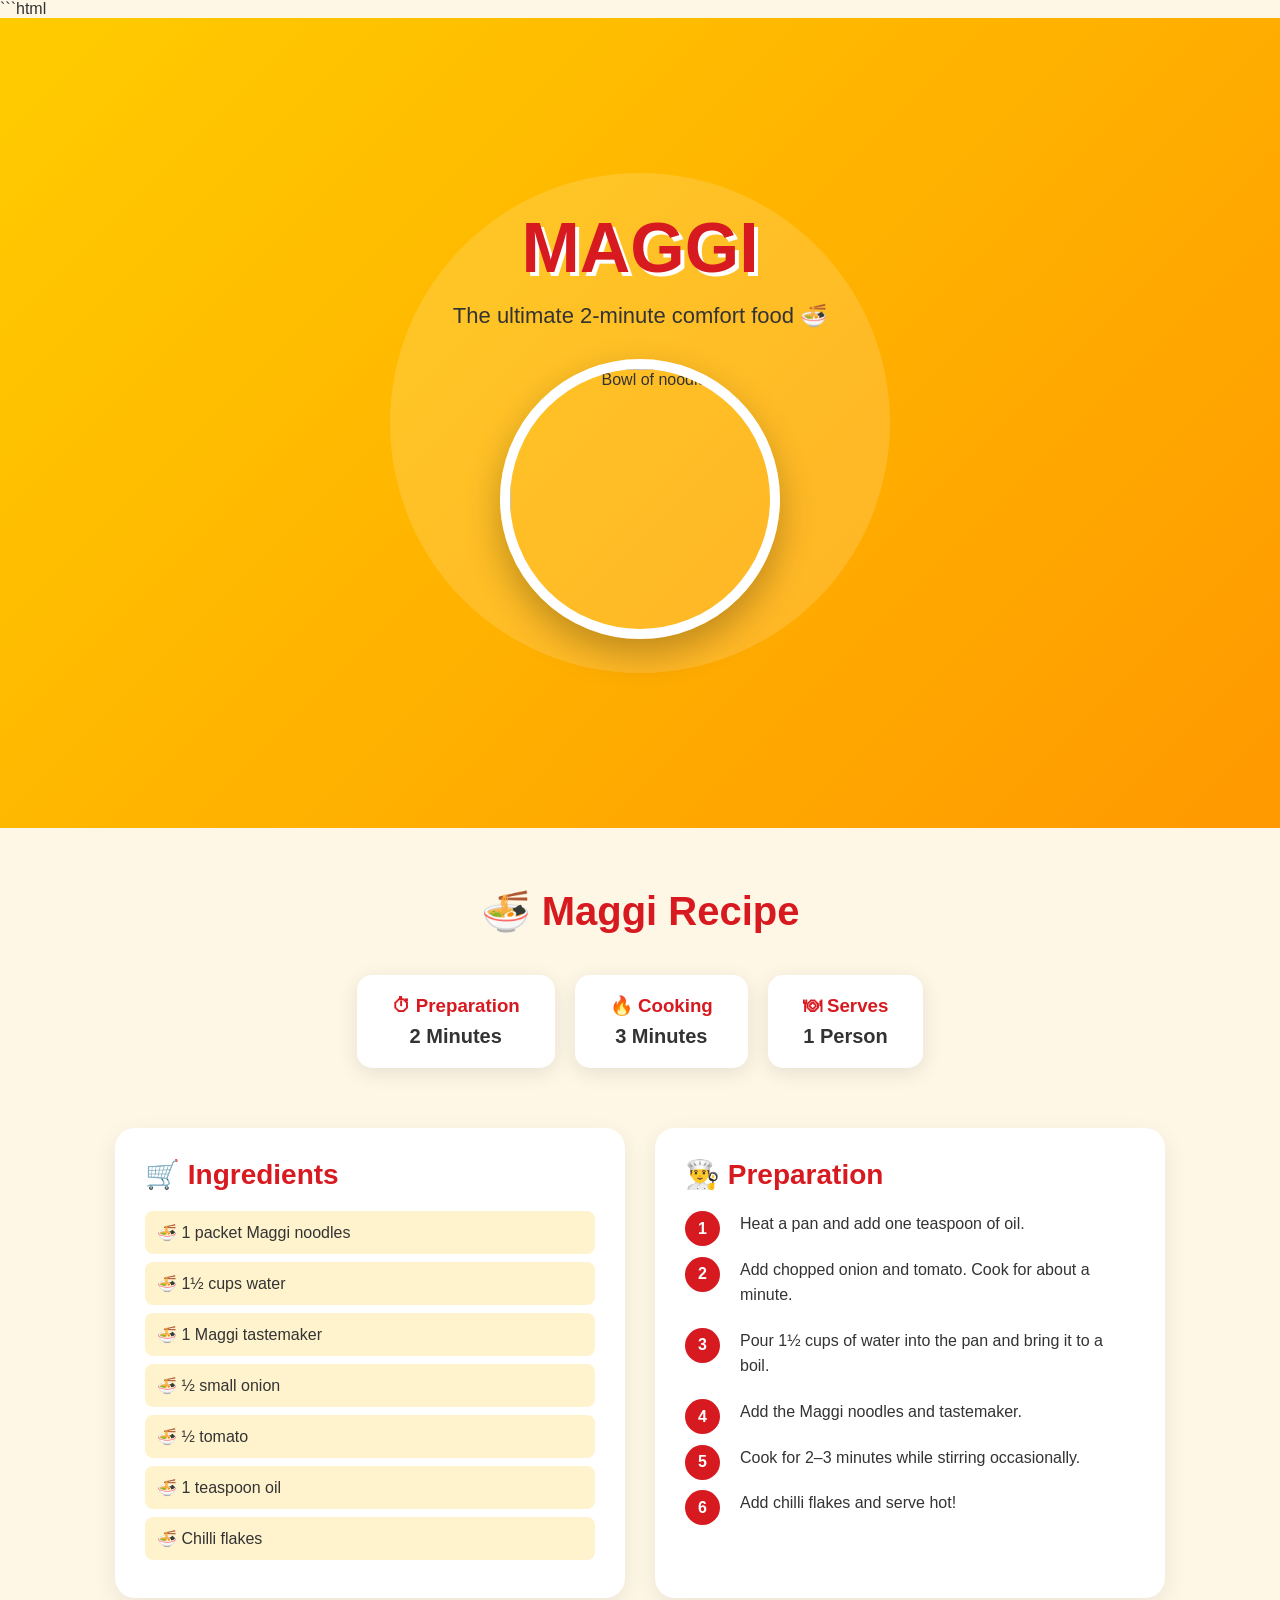
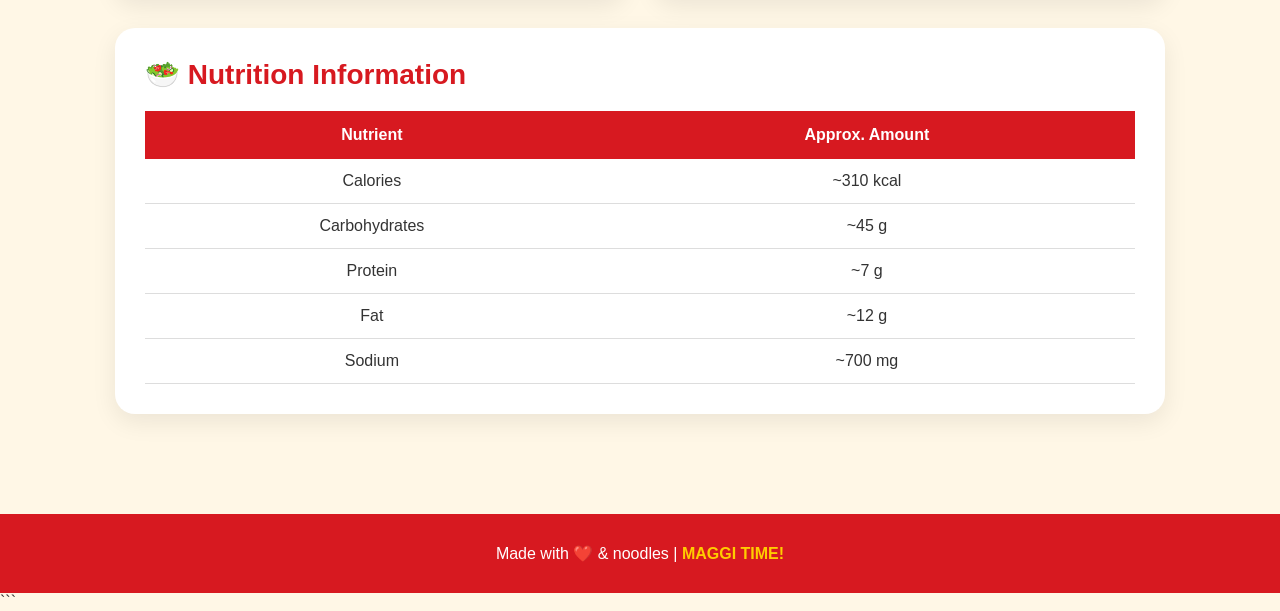
==== index.html @ 4dc27ce8 "added recipe" ====
```html
<!DOCTYPE html>
<html lang="en">

<head>
    <meta charset="UTF-8">
    <meta name="viewport" content="width=device-width, initial-scale=1.0">

    <title>Maggi Recipe</title>

    <style>

        * {
            box-sizing: border-box;
            margin: 0;
            padding: 0;
        }

        body {
            font-family: Arial, sans-serif;
            background: #fff7e6;
            color: #333;
            overflow-x: hidden;
        }

        /* ---------------- HEADER ---------------- */

        header {
            background: linear-gradient(135deg, #ffcc00, #ff9900);
            min-height: 90vh;
            display: flex;
            justify-content: center;
            align-items: center;
            text-align: center;
            position: relative;
            overflow: hidden;
        }

        header::before {
            content: "";
            position: absolute;
            width: 500px;
            height: 500px;
            border-radius: 50%;
            background: rgba(255,255,255,0.15);
            animation: rotate 12s linear infinite;
        }

        .hero {
            position: relative;
            z-index: 2;
            animation: fadeUp 1.2s ease;
        }

        .hero h1 {
            font-size: 70px;
            color: #d71920;
            text-shadow: 4px 4px white;
            animation: bounce 2s infinite;
        }

        .hero p {
            font-size: 22px;
            margin: 15px 0 30px;
        }

        .hero img {
            width: 280px;
            height: 280px;
            object-fit: cover;
            border-radius: 50%;
            border: 10px solid white;
            box-shadow: 0 15px 35px rgba(0,0,0,0.25);
            animation: float 3s ease-in-out infinite;
        }


        /* ---------------- MAIN ---------------- */

        main {
            max-width: 1100px;
            margin: auto;
            padding: 60px 25px;
        }

        .title {
            text-align: center;
            color: #d71920;
            font-size: 40px;
            margin-bottom: 40px;
        }


        /* ---------------- TIME CARDS ---------------- */

        .time-container {
            display: flex;
            justify-content: center;
            gap: 20px;
            flex-wrap: wrap;
            margin-bottom: 60px;
        }

        .time-card {
            background: white;
            padding: 20px 35px;
            border-radius: 15px;
            text-align: center;
            box-shadow: 0 5px 20px rgba(0,0,0,0.1);
            transition: 0.4s;
        }

        .time-card:hover {
            transform: translateY(-10px) scale(1.05);
        }

        .time-card h3 {
            color: #d71920;
            margin-bottom: 8px;
        }

        .time-card p {
            font-size: 20px;
            font-weight: bold;
        }


        /* ---------------- CONTENT GRID ---------------- */

        .content {
            display: grid;
            grid-template-columns: 1fr 1fr;
            gap: 30px;
        }

        .card {
            background: white;
            padding: 30px;
            border-radius: 20px;
            box-shadow: 0 8px 25px rgba(0,0,0,0.08);
            transition: 0.4s;
        }

        .card:hover {
            transform: translateY(-8px);
            box-shadow: 0 15px 30px rgba(0,0,0,0.15);
        }

        .card h2 {
            color: #d71920;
            margin-bottom: 20px;
            font-size: 28px;
        }


        /* ---------------- INGREDIENTS ---------------- */

        .ingredients li {
            list-style: none;
            padding: 12px;
            margin: 8px 0;
            background: #fff3cd;
            border-radius: 8px;
            transition: 0.3s;
        }

        .ingredients li:hover {
            transform: translateX(10px);
            background: #ffcc00;
        }

        .ingredients li::before {
            content: "🍜 ";
        }


        /* ---------------- STEPS ---------------- */

        .steps {
            counter-reset: steps;
        }

        .steps li {
            list-style: none;
            counter-increment: steps;
            margin-bottom: 20px;
            padding-left: 55px;
            position: relative;
            line-height: 1.6;
        }

        .steps li::before {
            content: counter(steps);
            position: absolute;
            left: 0;
            top: 0;
            width: 35px;
            height: 35px;
            background: #d71920;
            color: white;
            border-radius: 50%;
            display: flex;
            justify-content: center;
            align-items: center;
            font-weight: bold;
        }


        /* ---------------- NUTRITION ---------------- */

        .nutrition {
            margin-top: 30px;
        }

        table {
            width: 100%;
            border-collapse: collapse;
        }

        th {
            background: #d71920;
            color: white;
            padding: 15px;
        }

        td {
            padding: 13px;
            border-bottom: 1px solid #ddd;
            text-align: center;
        }

        tr {
            transition: 0.3s;
        }

        tr:hover {
            background: #fff3cd;
            transform: scale(1.01);
        }


        /* ---------------- FOOTER ---------------- */

        footer {
            background: #d71920;
            color: white;
            text-align: center;
            padding: 30px;
            margin-top: 40px;
        }

        footer span {
            color: #ffcc00;
            font-weight: bold;
        }


        /* ---------------- ANIMATIONS ---------------- */

        @keyframes float {

            0%, 100% {
                transform: translateY(0);
            }

            50% {
                transform: translateY(-20px);
            }

        }

        @keyframes bounce {

            0%, 100% {
                transform: translateY(0);
            }

            50% {
                transform: translateY(-10px);
            }

        }

        @keyframes rotate {

            from {
                transform: rotate(0deg);
            }

            to {
                transform: rotate(360deg);
            }

        }

        @keyframes fadeUp {

            from {
                opacity: 0;
                transform: translateY(40px);
            }

            to {
                opacity: 1;
                transform: translateY(0);
            }

        }


        /* ---------------- MOBILE ---------------- */

        @media (max-width: 700px) {

            .hero h1 {
                font-size: 50px;
            }

            .content {
                grid-template-columns: 1fr;
            }

            .hero img {
                width: 220px;
                height: 220px;
            }

        }

    </style>
</head>


<body>


    <!-- HERO SECTION -->

    <header>

        <div class="hero">

            <h1>MAGGI</h1>

            <p>The ultimate 2-minute comfort food 🍜</p>

            <!-- Replace this URL with your own image if needed -->
            <img
                src="https://images.unsplash.com/photo-1612929633738-8fe44f7ec841?auto=format&fit=crop&w=600&q=80"
                alt="Bowl of noodles">

        </div>

    </header>


    <main>

        <h1 class="title">🍜 Maggi Recipe</h1>


        <!-- PREPARATION TIME -->

        <div class="time-container">

            <div class="time-card">
                <h3>⏱ Preparation</h3>
                <p>2 Minutes</p>
            </div>

            <div class="time-card">
                <h3>🔥 Cooking</h3>
                <p>3 Minutes</p>
            </div>

            <div class="time-card">
                <h3>🍽 Serves</h3>
                <p>1 Person</p>
            </div>

        </div>


        <div class="content">


            <!-- INGREDIENTS -->

            <section class="card">

                <h2>🛒 Ingredients</h2>

                <ul class="ingredients">

                    <li>1 packet Maggi noodles</li>
                    <li>1½ cups water</li>
                    <li>1 Maggi tastemaker</li>
                    <li>½ small onion</li>
                    <li>½ tomato</li>
                    <li>1 teaspoon oil</li>
                    <li>Chilli flakes</li>

                </ul>

            </section>


            <!-- PREPARATION -->

            <section class="card">

                <h2>👨‍🍳 Preparation</h2>

                <ol class="steps">

                    <li>Heat a pan and add one teaspoon of oil.</li>

                    <li>Add chopped onion and tomato. Cook for about a minute.</li>

                    <li>Pour 1½ cups of water into the pan and bring it to a boil.</li>

                    <li>Add the Maggi noodles and tastemaker.</li>

                    <li>Cook for 2–3 minutes while stirring occasionally.</li>

                    <li>Add chilli flakes and serve hot!</li>

                </ol>

            </section>

        </div>


        <!-- NUTRITION -->

        <section class="card nutrition">

            <h2>🥗 Nutrition Information</h2>

            <table>

                <tr>
                    <th>Nutrient</th>
                    <th>Approx. Amount</th>
                </tr>

                <tr>
                    <td>Calories</td>
                    <td>~310 kcal</td>
                </tr>

                <tr>
                    <td>Carbohydrates</td>
                    <td>~45 g</td>
                </tr>

                <tr>
                    <td>Protein</td>
                    <td>~7 g</td>
                </tr>

                <tr>
                    <td>Fat</td>
                    <td>~12 g</td>
                </tr>

                <tr>
                    <td>Sodium</td>
                    <td>~700 mg</td>
                </tr>

            </table>

        </section>

    </main>


    <footer>

        Made with ❤️ & noodles | <span>MAGGI TIME!</span>

    </footer>


</body>

</html>
```
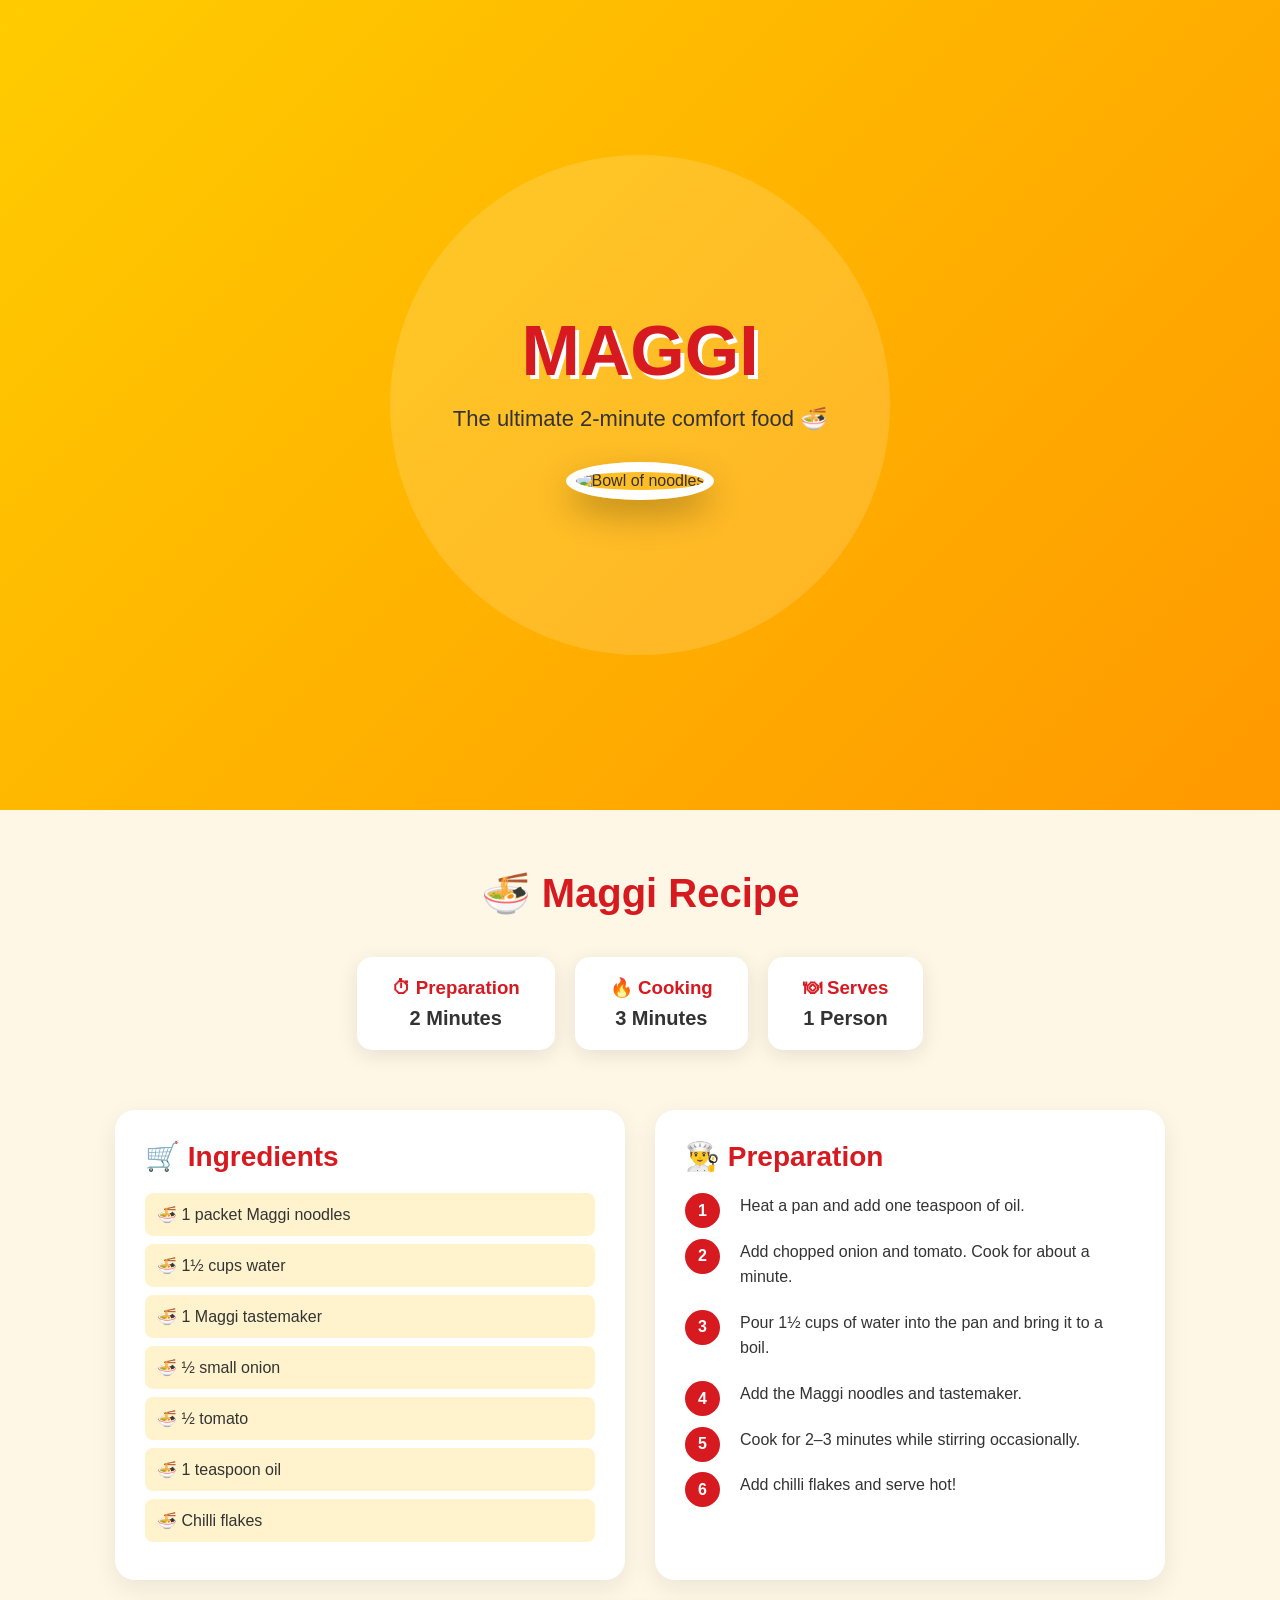
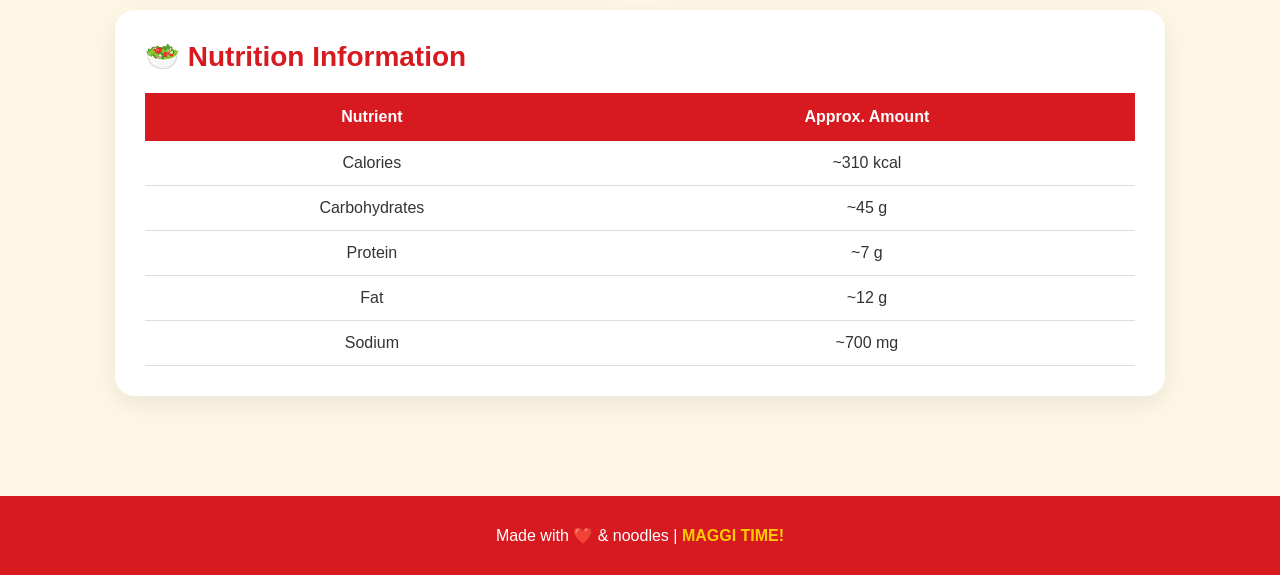
==== commit 4dd39aac: "Update index.html" ====
--- a/index.html
+++ b/index.html
@@ -1,4 +1,3 @@
-```html
 <!DOCTYPE html>
 <html lang="en">
 
@@ -487,4 +486,3 @@
 </body>
 
 </html>
-```
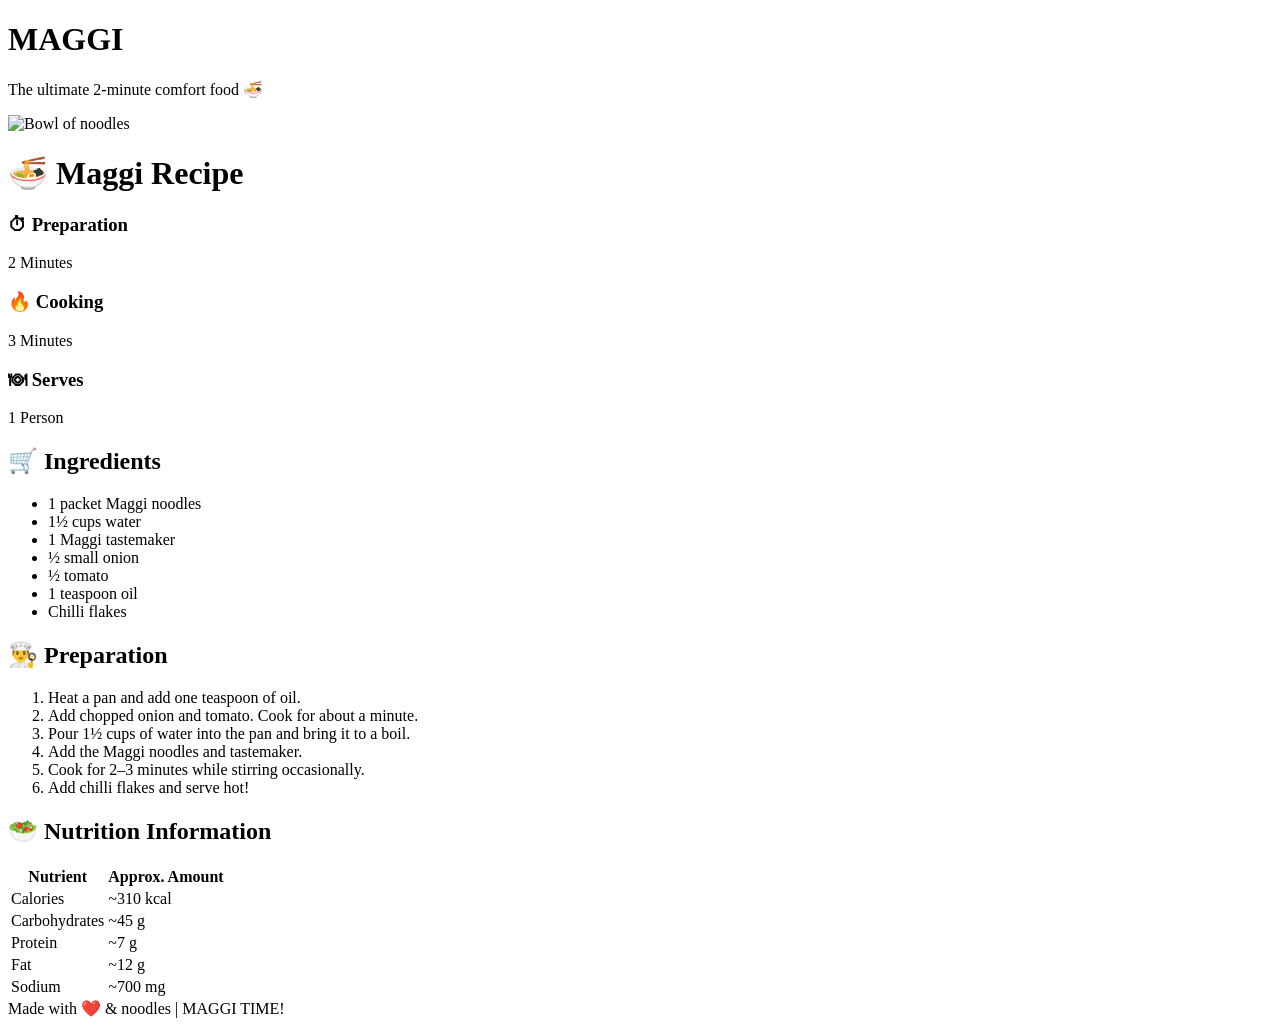
==== commit 7d57574d: "Update index.html" ====
--- a/index.html
+++ b/index.html
@@ -7,326 +7,7 @@
 
     <title>Maggi Recipe</title>
 
-    <style>
-
-        * {
-            box-sizing: border-box;
-            margin: 0;
-            padding: 0;
-        }
-
-        body {
-            font-family: Arial, sans-serif;
-            background: #fff7e6;
-            color: #333;
-            overflow-x: hidden;
-        }
-
-        /* ---------------- HEADER ---------------- */
-
-        header {
-            background: linear-gradient(135deg, #ffcc00, #ff9900);
-            min-height: 90vh;
-            display: flex;
-            justify-content: center;
-            align-items: center;
-            text-align: center;
-            position: relative;
-            overflow: hidden;
-        }
-
-        header::before {
-            content: "";
-            position: absolute;
-            width: 500px;
-            height: 500px;
-            border-radius: 50%;
-            background: rgba(255,255,255,0.15);
-            animation: rotate 12s linear infinite;
-        }
-
-        .hero {
-            position: relative;
-            z-index: 2;
-            animation: fadeUp 1.2s ease;
-        }
-
-        .hero h1 {
-            font-size: 70px;
-            color: #d71920;
-            text-shadow: 4px 4px white;
-            animation: bounce 2s infinite;
-        }
-
-        .hero p {
-            font-size: 22px;
-            margin: 15px 0 30px;
-        }
-
-        .hero img {
-            width: 280px;
-            height: 280px;
-            object-fit: cover;
-            border-radius: 50%;
-            border: 10px solid white;
-            box-shadow: 0 15px 35px rgba(0,0,0,0.25);
-            animation: float 3s ease-in-out infinite;
-        }
-
-
-        /* ---------------- MAIN ---------------- */
-
-        main {
-            max-width: 1100px;
-            margin: auto;
-            padding: 60px 25px;
-        }
-
-        .title {
-            text-align: center;
-            color: #d71920;
-            font-size: 40px;
-            margin-bottom: 40px;
-        }
-
-
-        /* ---------------- TIME CARDS ---------------- */
-
-        .time-container {
-            display: flex;
-            justify-content: center;
-            gap: 20px;
-            flex-wrap: wrap;
-            margin-bottom: 60px;
-        }
-
-        .time-card {
-            background: white;
-            padding: 20px 35px;
-            border-radius: 15px;
-            text-align: center;
-            box-shadow: 0 5px 20px rgba(0,0,0,0.1);
-            transition: 0.4s;
-        }
-
-        .time-card:hover {
-            transform: translateY(-10px) scale(1.05);
-        }
-
-        .time-card h3 {
-            color: #d71920;
-            margin-bottom: 8px;
-        }
-
-        .time-card p {
-            font-size: 20px;
-            font-weight: bold;
-        }
-
-
-        /* ---------------- CONTENT GRID ---------------- */
-
-        .content {
-            display: grid;
-            grid-template-columns: 1fr 1fr;
-            gap: 30px;
-        }
-
-        .card {
-            background: white;
-            padding: 30px;
-            border-radius: 20px;
-            box-shadow: 0 8px 25px rgba(0,0,0,0.08);
-            transition: 0.4s;
-        }
-
-        .card:hover {
-            transform: translateY(-8px);
-            box-shadow: 0 15px 30px rgba(0,0,0,0.15);
-        }
-
-        .card h2 {
-            color: #d71920;
-            margin-bottom: 20px;
-            font-size: 28px;
-        }
-
-
-        /* ---------------- INGREDIENTS ---------------- */
-
-        .ingredients li {
-            list-style: none;
-            padding: 12px;
-            margin: 8px 0;
-            background: #fff3cd;
-            border-radius: 8px;
-            transition: 0.3s;
-        }
-
-        .ingredients li:hover {
-            transform: translateX(10px);
-            background: #ffcc00;
-        }
-
-        .ingredients li::before {
-            content: "🍜 ";
-        }
-
-
-        /* ---------------- STEPS ---------------- */
-
-        .steps {
-            counter-reset: steps;
-        }
-
-        .steps li {
-            list-style: none;
-            counter-increment: steps;
-            margin-bottom: 20px;
-            padding-left: 55px;
-            position: relative;
-            line-height: 1.6;
-        }
-
-        .steps li::before {
-            content: counter(steps);
-            position: absolute;
-            left: 0;
-            top: 0;
-            width: 35px;
-            height: 35px;
-            background: #d71920;
-            color: white;
-            border-radius: 50%;
-            display: flex;
-            justify-content: center;
-            align-items: center;
-            font-weight: bold;
-        }
-
-
-        /* ---------------- NUTRITION ---------------- */
-
-        .nutrition {
-            margin-top: 30px;
-        }
-
-        table {
-            width: 100%;
-            border-collapse: collapse;
-        }
-
-        th {
-            background: #d71920;
-            color: white;
-            padding: 15px;
-        }
-
-        td {
-            padding: 13px;
-            border-bottom: 1px solid #ddd;
-            text-align: center;
-        }
-
-        tr {
-            transition: 0.3s;
-        }
-
-        tr:hover {
-            background: #fff3cd;
-            transform: scale(1.01);
-        }
-
-
-        /* ---------------- FOOTER ---------------- */
-
-        footer {
-            background: #d71920;
-            color: white;
-            text-align: center;
-            padding: 30px;
-            margin-top: 40px;
-        }
-
-        footer span {
-            color: #ffcc00;
-            font-weight: bold;
-        }
-
-
-        /* ---------------- ANIMATIONS ---------------- */
-
-        @keyframes float {
-
-            0%, 100% {
-                transform: translateY(0);
-            }
-
-            50% {
-                transform: translateY(-20px);
-            }
-
-        }
-
-        @keyframes bounce {
-
-            0%, 100% {
-                transform: translateY(0);
-            }
-
-            50% {
-                transform: translateY(-10px);
-            }
-
-        }
-
-        @keyframes rotate {
-
-            from {
-                transform: rotate(0deg);
-            }
-
-            to {
-                transform: rotate(360deg);
-            }
-
-        }
-
-        @keyframes fadeUp {
-
-            from {
-                opacity: 0;
-                transform: translateY(40px);
-            }
-
-            to {
-                opacity: 1;
-                transform: translateY(0);
-            }
-
-        }
-
-
-        /* ---------------- MOBILE ---------------- */
-
-        @media (max-width: 700px) {
-
-            .hero h1 {
-                font-size: 50px;
-            }
-
-            .content {
-                grid-template-columns: 1fr;
-            }
-
-            .hero img {
-                width: 220px;
-                height: 220px;
-            }
-
-        }
-
-    </style>
+    
 </head>
 
 
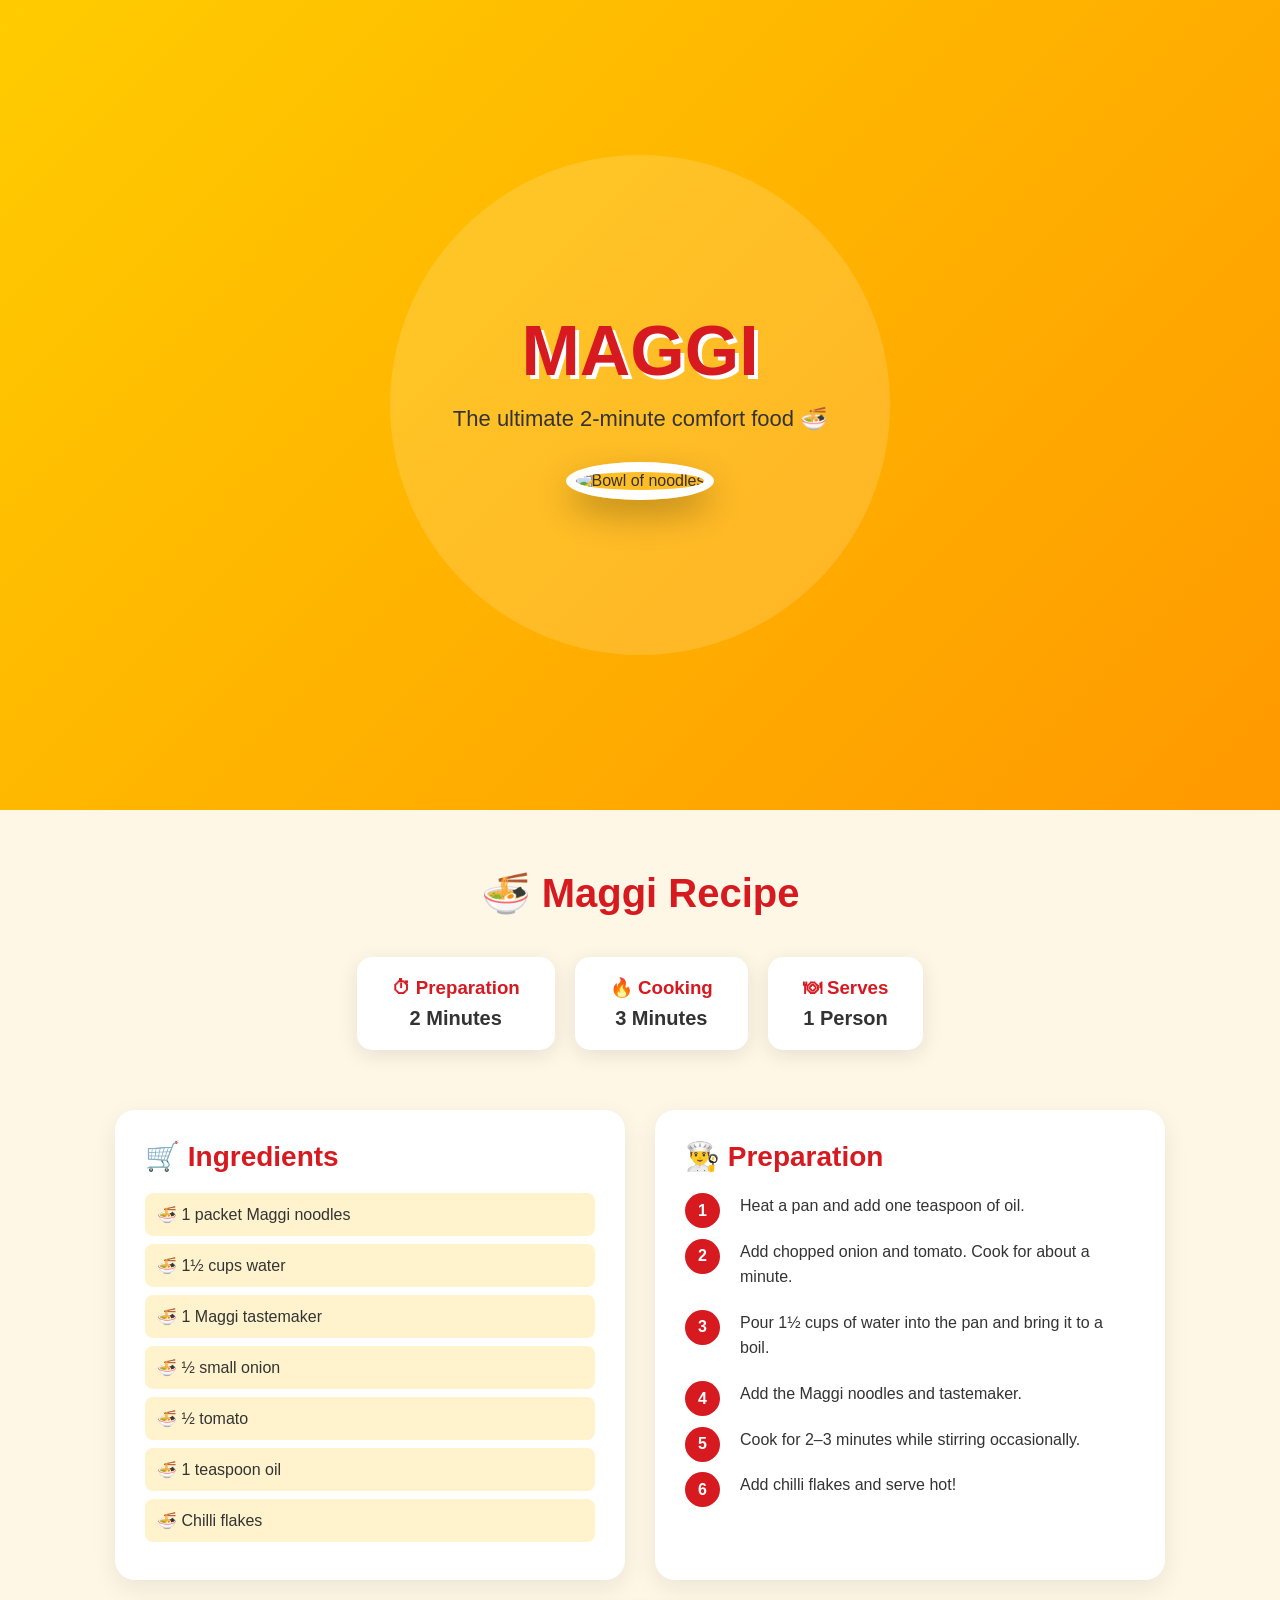
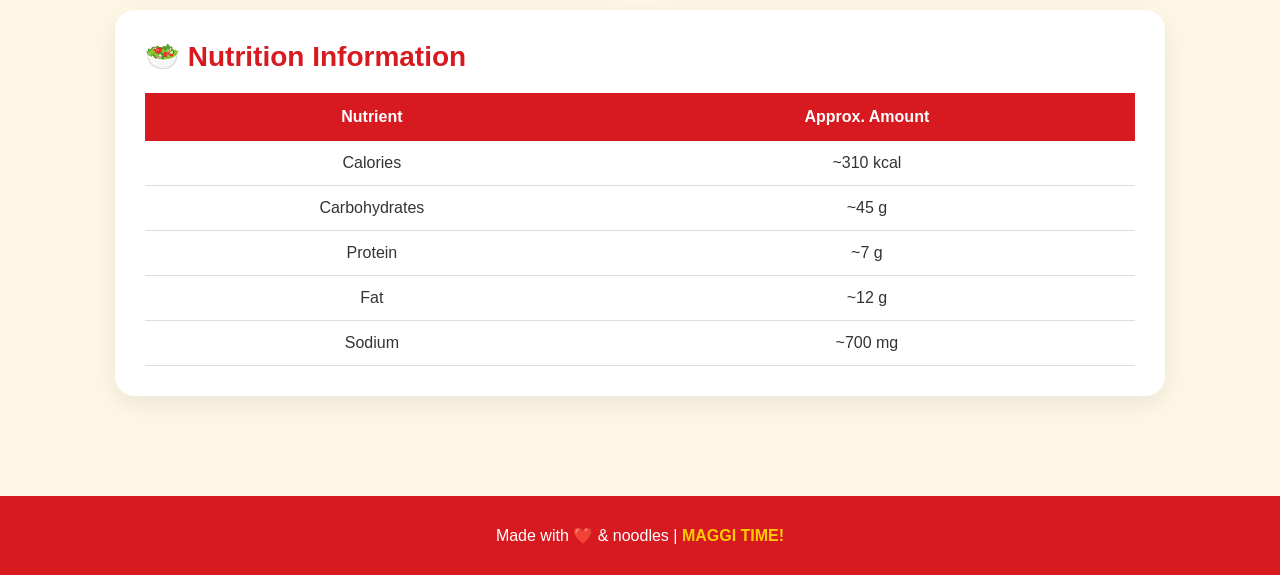
==== commit f0ec75f3: "Update index.html" ====
--- a/index.html
+++ b/index.html
@@ -6,8 +6,325 @@
     <meta name="viewport" content="width=device-width, initial-scale=1.0">
 
     <title>Maggi Recipe</title>
-
-    
+    <style>
+    * {
+            box-sizing: border-box;
+            margin: 0;
+            padding: 0;
+        }
+
+        body {
+            font-family: Arial, sans-serif;
+            background: #fff7e6;
+            color: #333;
+            overflow-x: hidden;
+        }
+
+        /* ---------------- HEADER ---------------- */
+
+        header {
+            background: linear-gradient(135deg, #ffcc00, #ff9900);
+            min-height: 90vh;
+            display: flex;
+            justify-content: center;
+            align-items: center;
+            text-align: center;
+            position: relative;
+            overflow: hidden;
+        }
+
+        header::before {
+            content: "";
+            position: absolute;
+            width: 500px;
+            height: 500px;
+            border-radius: 50%;
+            background: rgba(255,255,255,0.15);
+            animation: rotate 12s linear infinite;
+        }
+
+        .hero {
+            position: relative;
+            z-index: 2;
+            animation: fadeUp 1.2s ease;
+        }
+
+        .hero h1 {
+            font-size: 70px;
+            color: #d71920;
+            text-shadow: 4px 4px white;
+            animation: bounce 2s infinite;
+        }
+
+        .hero p {
+            font-size: 22px;
+            margin: 15px 0 30px;
+        }
+
+        .hero img {
+            width: 280px;
+            height: 280px;
+            object-fit: cover;
+            border-radius: 50%;
+            border: 10px solid white;
+            box-shadow: 0 15px 35px rgba(0,0,0,0.25);
+            animation: float 3s ease-in-out infinite;
+        }
+
+
+        /* ---------------- MAIN ---------------- */
+
+        main {
+            max-width: 1100px;
+            margin: auto;
+            padding: 60px 25px;
+        }
+
+        .title {
+            text-align: center;
+            color: #d71920;
+            font-size: 40px;
+            margin-bottom: 40px;
+        }
+
+
+        /* ---------------- TIME CARDS ---------------- */
+
+        .time-container {
+            display: flex;
+            justify-content: center;
+            gap: 20px;
+            flex-wrap: wrap;
+            margin-bottom: 60px;
+        }
+
+        .time-card {
+            background: white;
+            padding: 20px 35px;
+            border-radius: 15px;
+            text-align: center;
+            box-shadow: 0 5px 20px rgba(0,0,0,0.1);
+            transition: 0.4s;
+        }
+
+        .time-card:hover {
+            transform: translateY(-10px) scale(1.05);
+        }
+
+        .time-card h3 {
+            color: #d71920;
+            margin-bottom: 8px;
+        }
+
+        .time-card p {
+            font-size: 20px;
+            font-weight: bold;
+        }
+
+
+        /* ---------------- CONTENT GRID ---------------- */
+
+        .content {
+            display: grid;
+            grid-template-columns: 1fr 1fr;
+            gap: 30px;
+        }
+
+        .card {
+            background: white;
+            padding: 30px;
+            border-radius: 20px;
+            box-shadow: 0 8px 25px rgba(0,0,0,0.08);
+            transition: 0.4s;
+        }
+
+        .card:hover {
+            transform: translateY(-8px);
+            box-shadow: 0 15px 30px rgba(0,0,0,0.15);
+        }
+
+        .card h2 {
+            color: #d71920;
+            margin-bottom: 20px;
+            font-size: 28px;
+        }
+
+
+        /* ---------------- INGREDIENTS ---------------- */
+
+        .ingredients li {
+            list-style: none;
+            padding: 12px;
+            margin: 8px 0;
+            background: #fff3cd;
+            border-radius: 8px;
+            transition: 0.3s;
+        }
+
+        .ingredients li:hover {
+            transform: translateX(10px);
+            background: #ffcc00;
+        }
+
+        .ingredients li::before {
+            content: "🍜 ";
+        }
+
+
+        /* ---------------- STEPS ---------------- */
+
+        .steps {
+            counter-reset: steps;
+        }
+
+        .steps li {
+            list-style: none;
+            counter-increment: steps;
+            margin-bottom: 20px;
+            padding-left: 55px;
+            position: relative;
+            line-height: 1.6;
+        }
+
+        .steps li::before {
+            content: counter(steps);
+            position: absolute;
+            left: 0;
+            top: 0;
+            width: 35px;
+            height: 35px;
+            background: #d71920;
+            color: white;
+            border-radius: 50%;
+            display: flex;
+            justify-content: center;
+            align-items: center;
+            font-weight: bold;
+        }
+
+
+        /* ---------------- NUTRITION ---------------- */
+
+        .nutrition {
+            margin-top: 30px;
+        }
+
+        table {
+            width: 100%;
+            border-collapse: collapse;
+        }
+
+        th {
+            background: #d71920;
+            color: white;
+            padding: 15px;
+        }
+
+        td {
+            padding: 13px;
+            border-bottom: 1px solid #ddd;
+            text-align: center;
+        }
+
+        tr {
+            transition: 0.3s;
+        }
+
+        tr:hover {
+            background: #fff3cd;
+            transform: scale(1.01);
+        }
+
+
+        /* ---------------- FOOTER ---------------- */
+
+        footer {
+            background: #d71920;
+            color: white;
+            text-align: center;
+            padding: 30px;
+            margin-top: 40px;
+        }
+
+        footer span {
+            color: #ffcc00;
+            font-weight: bold;
+        }
+
+
+        /* ---------------- ANIMATIONS ---------------- */
+
+        @keyframes float {
+
+            0%, 100% {
+                transform: translateY(0);
+            }
+
+            50% {
+                transform: translateY(-20px);
+            }
+
+        }
+
+        @keyframes bounce {
+
+            0%, 100% {
+                transform: translateY(0);
+            }
+
+            50% {
+                transform: translateY(-10px);
+            }
+
+        }
+
+        @keyframes rotate {
+
+            from {
+                transform: rotate(0deg);
+            }
+
+            to {
+                transform: rotate(360deg);
+            }
+
+        }
+
+        @keyframes fadeUp {
+
+            from {
+                opacity: 0;
+                transform: translateY(40px);
+            }
+
+            to {
+                opacity: 1;
+                transform: translateY(0);
+            }
+
+        }
+
+
+        /* ---------------- MOBILE ---------------- */
+
+        @media (max-width: 700px) {
+
+            .hero h1 {
+                font-size: 50px;
+            }
+
+            .content {
+                grid-template-columns: 1fr;
+            }
+
+            .hero img {
+                width: 220px;
+                height: 220px;
+            }
+
+        }
+
+    </style>
 </head>
 
 
